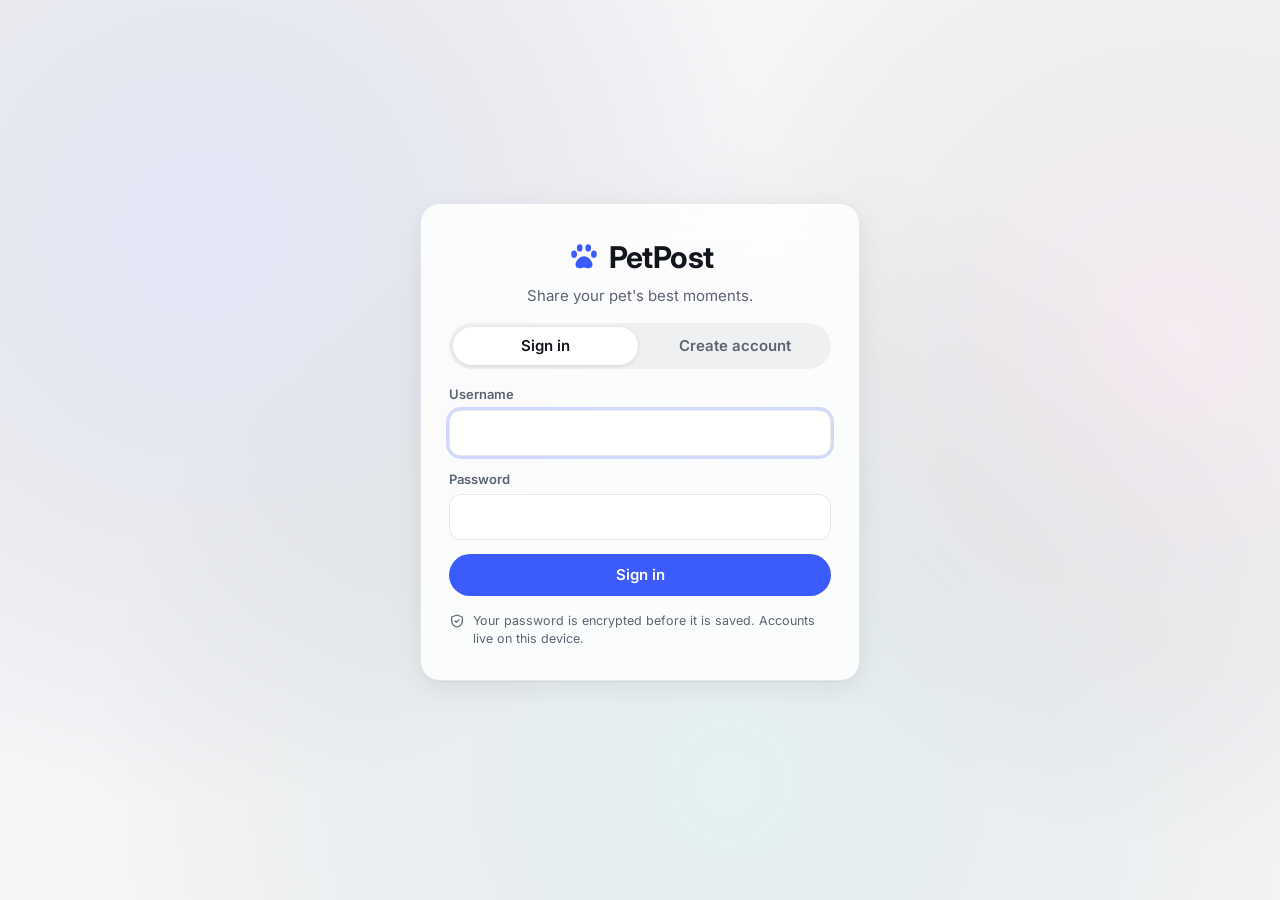
==== index.html @ 62ab5201 "PetPost: installable pet social app Feed with licks, animal-sound comments, shares and saves; photos" ====
<!doctype html>
<html lang="en">
<head>
  <meta charset="utf-8">
  <meta name="viewport" content="width=device-width, initial-scale=1, viewport-fit=cover">
  <title>PetPost</title>
  <meta name="description" content="Share your pet's best moments, set training goals and earn trophies.">
  <meta name="theme-color" content="#3b5bfd">
  <link rel="manifest" href="manifest.webmanifest">
  <link rel="icon" type="image/png" sizes="192x192" href="icons/icon-192.png">
  <link rel="apple-touch-icon" href="icons/apple-touch-icon.png">
  <meta name="apple-mobile-web-app-capable" content="yes">
  <meta name="mobile-web-app-capable" content="yes">
  <meta name="apple-mobile-web-app-title" content="PetPost">
  <meta name="apple-mobile-web-app-status-bar-style" content="default">
  <link rel="preconnect" href="https://fonts.googleapis.com">
  <link rel="stylesheet" href="https://fonts.googleapis.com/css2?family=Inter:wght@400;500;600;700&display=swap">
  <link rel="stylesheet" href="styles.css">
</head>
<body data-tone="light">
  <canvas id="scene" aria-hidden="true"></canvas>
  <div id="app"></div>
  <div id="toast" role="status" aria-live="polite"></div>
  <script type="module" src="js/app.js"></script>
</body>
</html>
---- styles.css ----
:root {
  --accent: #3b5bfd;
  --lick: #ff4f7b;
  --radius: 20px;
  --radius-sm: 12px;
  --font: 'Inter', -apple-system, BlinkMacSystemFont, 'Segoe UI', Roboto, sans-serif;
}
body[data-tone="light"] {
  --bg: #f5f6f8;
  --surface: rgba(255, 255, 255, 0.84);
  --surface-solid: #ffffff;
  --surface-2: rgba(15, 20, 30, 0.05);
  --text: #12151b;
  --muted: #5c6472;
  --line: rgba(15, 20, 30, 0.09);
  --shadow: 0 1px 2px rgba(15, 20, 30, 0.05), 0 8px 28px rgba(15, 20, 30, 0.07);
  color-scheme: light;
}
body[data-tone="dark"] {
  --bg: #0e121a;
  --surface: rgba(16, 20, 30, 0.74);
  --surface-solid: #161b26;
  --surface-2: rgba(255, 255, 255, 0.07);
  --text: #f2f4f8;
  --muted: #a4acba;
  --line: rgba(255, 255, 255, 0.12);
  --shadow: 0 1px 2px rgba(0, 0, 0, 0.3), 0 10px 30px rgba(0, 0, 0, 0.3);
  color-scheme: dark;
}

* { box-sizing: border-box; }
[hidden] { display: none !important; }
html, body { margin: 0; }
body {
  font-family: var(--font);
  background: var(--bg);
  color: var(--text);
  font-size: 15px;
  line-height: 1.45;
  -webkit-font-smoothing: antialiased;
  min-height: 100vh;
  overflow-x: hidden;
}
#scene { position: fixed; inset: 0; width: 100vw; height: 100vh; z-index: 0; display: block; }
#app { position: relative; z-index: 1; min-height: 100vh; }
a { color: inherit; text-decoration: none; }
h1 { font-size: 24px; margin: 0 0 4px; letter-spacing: -0.02em; }
h2 { font-size: 18px; margin: 0 0 12px; letter-spacing: -0.01em; }
h3 { font-size: 16px; margin: 0; }
p { margin: 0; }
img, video { display: block; max-width: 100%; }
button, input, select, textarea { font: inherit; color: inherit; }
:focus-visible { outline: 2px solid var(--accent); outline-offset: 2px; }

.ic { width: 22px; height: 22px; flex: none; }
.ic.big { width: 40px; height: 40px; color: var(--accent); }
.muted { color: var(--muted); }
.small { font-size: 13px; }
.center { text-align: center; }
.spacer { flex: 1; }
.row { display: flex; align-items: center; gap: 10px; }
.row.wrap { flex-wrap: wrap; }
.stack { display: flex; flex-direction: column; gap: 14px; }
.two { display: grid; grid-template-columns: 1fr 1fr; gap: 12px; }
.grow { flex: 1; min-width: 160px; }
.pad-top { padding-top: 12px; }

.card {
  background: var(--surface);
  backdrop-filter: blur(18px) saturate(1.4);
  -webkit-backdrop-filter: blur(18px) saturate(1.4);
  border: 1px solid var(--line);
  border-radius: var(--radius);
  box-shadow: var(--shadow);
  padding: 20px;
  margin-bottom: 16px;
}

/* ---------- buttons & forms */
.btn {
  display: inline-flex; align-items: center; justify-content: center; gap: 8px;
  height: 42px; padding: 0 18px; border-radius: 999px; border: 1px solid transparent;
  font-weight: 600; cursor: pointer; transition: transform .12s, background .2s, opacity .2s; white-space: nowrap;
}
.btn .ic { width: 18px; height: 18px; }
.btn:active { transform: scale(0.97); }
.btn:disabled { opacity: .55; cursor: progress; }
.btn.primary { background: var(--accent); color: #fff; }
.btn.primary:hover { filter: brightness(1.07); }
.btn.ghost { background: var(--surface-2); border-color: var(--line); }
.btn.ghost:hover { background: var(--line); }
.btn.sm { height: 36px; padding: 0 14px; font-size: 14px; }
.btn.block { width: 100%; }
.icon-btn {
  display: inline-grid; place-items: center; width: 38px; height: 38px; border-radius: 50%;
  border: 0; background: transparent; color: var(--muted); cursor: pointer; flex: none;
}
.icon-btn:hover { background: var(--surface-2); color: var(--text); }
.icon-btn.sm { width: 32px; height: 32px; }
.icon-btn.sm .ic { width: 18px; height: 18px; }
.icon-btn.light { color: rgba(255,255,255,.85); }
.icon-btn.light:hover { background: rgba(255,255,255,.15); color: #fff; }

.field { display: flex; flex-direction: column; gap: 6px; }
.field > span { font-size: 13px; font-weight: 600; color: var(--muted); }
input:not([type="checkbox"]):not([type="radio"]):not([type="file"]), select, textarea {
  width: 100%; padding: 11px 14px; border-radius: var(--radius-sm);
  border: 1px solid var(--line); background: var(--surface-solid); outline: none; transition: border-color .2s, box-shadow .2s;
}
input:focus, select:focus, textarea:focus { border-color: var(--accent); box-shadow: 0 0 0 3px color-mix(in srgb, var(--accent) 22%, transparent); }
textarea { resize: vertical; min-height: 44px; }
.form-error { color: #e5484d; font-size: 14px; min-height: 0; }
.form-error:empty { display: none; }
.fine { display: flex; gap: 8px; align-items: flex-start; font-size: 12.5px; color: var(--muted); margin-top: 16px; }
.fine .ic { width: 16px; height: 16px; margin-top: 1px; }

.seg { display: flex; gap: 4px; padding: 4px; background: var(--surface-2); border-radius: 999px; margin: 16px 0; }
.seg button {
  flex: 1; display: inline-flex; align-items: center; justify-content: center; gap: 6px;
  height: 38px; border: 0; border-radius: 999px; background: transparent; color: var(--muted); font-weight: 600; cursor: pointer;
}
.seg button .ic { width: 18px; height: 18px; }
.seg button.on { background: var(--surface-solid); color: var(--text); box-shadow: 0 1px 4px rgba(0,0,0,.12); }

.chips { display: flex; flex-wrap: wrap; gap: 8px; }
.chip {
  display: inline-flex; align-items: center; gap: 6px; padding: 6px 12px; border-radius: 999px;
  background: var(--surface-2); border: 1px solid var(--line); font-size: 13px; font-weight: 500;
}
.chip .ic { width: 15px; height: 15px; }
button.chip { cursor: pointer; }
button.chip:hover, .chip.on { border-color: var(--accent); color: var(--accent); }
.chips.privacy { margin-top: 12px; }
.chips.privacy .chip { color: #1f9d55; background: color-mix(in srgb, #1f9d55 10%, transparent); border-color: color-mix(in srgb, #1f9d55 25%, transparent); }
body[data-tone="dark"] .chips.privacy .chip { color: #5fe39a; }
.chips.privacy.compact { padding: 10px 16px 0; margin: 0; }
.chips.privacy.compact .chip { font-size: 12px; padding: 3px 9px; }

/* ---------- auth */
.auth { min-height: 100vh; display: grid; place-items: center; padding: 24px 16px; }
.auth-card { width: 100%; max-width: 440px; padding: 32px 28px; }
.brand { display: inline-flex; align-items: center; gap: 8px; font-weight: 700; font-size: 20px; letter-spacing: -0.02em; }
.brand .ic { color: var(--accent); }
.brand.big { display: flex; justify-content: center; font-size: 30px; margin-bottom: 6px; }
.brand.big .ic { width: 34px; height: 34px; }

/* ---------- shell */
.topbar {
  position: sticky; top: 0; z-index: 20; display: flex; align-items: center; justify-content: space-between;
  max-width: 652px; margin: 0 auto; padding: 14px 16px;
}
.topbar .brand, .mode-chip {
  background: var(--surface); backdrop-filter: blur(18px); -webkit-backdrop-filter: blur(18px);
  border: 1px solid var(--line); border-radius: 999px; padding: 8px 16px 8px 12px; box-shadow: var(--shadow);
}
.mode-chip { display: inline-flex; align-items: center; gap: 6px; font-size: 13px; font-weight: 600; }
.mode-chip .ic { width: 17px; height: 17px; color: var(--accent); }
.shell { max-width: 652px; margin: 0 auto; padding: 4px 16px 110px; }

.nav {
  position: fixed; z-index: 30; left: 50%; bottom: max(12px, env(safe-area-inset-bottom)); transform: translateX(-50%);
  width: min(460px, calc(100% - 24px)); display: flex; justify-content: space-around; padding: 6px;
  background: var(--surface); backdrop-filter: blur(20px) saturate(1.5); -webkit-backdrop-filter: blur(20px) saturate(1.5);
  border: 1px solid var(--line); border-radius: 999px; box-shadow: var(--shadow);
}
.nav-item {
  flex: 1; display: flex; flex-direction: column; align-items: center; gap: 2px; padding: 6px 0;
  border-radius: 999px; color: var(--muted); font-size: 11px; font-weight: 600;
}
.nav-item.active { color: var(--accent); }
.nav-item:nth-child(3) .ic { background: var(--accent); color: #fff; border-radius: 50%; padding: 4px; width: 30px; height: 30px; }
.nav-item:nth-child(3) { margin-top: -2px; }
@media (min-width: 1000px) {
  .nav {
    left: 24px; top: 50%; bottom: auto; transform: translateY(-50%); width: auto;
    flex-direction: column; gap: 6px; border-radius: 28px; padding: 10px 6px;
  }
  .nav-item { padding: 10px 14px; border-radius: 18px; }
  .nav-item:hover { background: var(--surface-2); }
}

/* ---------- moments */
.moments { display: flex; gap: 14px; overflow-x: auto; padding: 16px; scrollbar-width: none; }
.moments::-webkit-scrollbar { display: none; }
.moment-bubble { display: flex; flex-direction: column; align-items: center; gap: 6px; width: 72px; flex: none; border: 0; background: none; cursor: pointer; padding: 0; }
.ring {
  display: grid; place-items: center; width: 66px; height: 66px; border-radius: 50%; padding: 3px;
  background: conic-gradient(from 200deg, var(--accent), var(--lick), #ffb547, var(--accent));
}
.ring .avatar { border: 3px solid var(--surface-solid); width: 100%; height: 100%; }
.ring.add { background: var(--surface-2); border: 2px dashed var(--line); color: var(--accent); }
.mb-name { font-size: 12px; font-weight: 500; max-width: 72px; overflow: hidden; text-overflow: ellipsis; white-space: nowrap; }

.avatar {
  display: inline-grid; place-items: center; border-radius: 50%; overflow: hidden; flex: none;
  background: linear-gradient(135deg, var(--accent), color-mix(in srgb, var(--accent) 50%, var(--lick)));
  color: #fff; font-weight: 700;
}
.avatar img { width: 100%; height: 100%; object-fit: cover; }
.avatar.sm { width: 32px; height: 32px; font-size: 13px; }
.avatar.md { width: 42px; height: 42px; font-size: 16px; }
.avatar.lg { width: 56px; height: 56px; font-size: 20px; }
.avatar.xl { width: 92px; height: 92px; font-size: 34px; }

/* ---------- posts */
.post { padding: 0; overflow: hidden; }
.post-head { display: flex; align-items: center; gap: 12px; padding: 14px 12px 12px 16px; }
.who { display: flex; flex-direction: column; min-width: 0; flex: 1; }
.name { font-weight: 600; }
.name:hover { text-decoration: underline; }
.sub { color: var(--muted); font-size: 13px; overflow: hidden; text-overflow: ellipsis; white-space: nowrap; }
.media { position: relative; background: #000; }
.media img, .media video { width: 100%; max-height: 72vh; object-fit: contain; margin: 0 auto; }
.lick-burst { position: absolute; inset: 0; display: grid; place-items: center; pointer-events: none; opacity: 0; color: #fff; }
.lick-burst .ic { width: 96px; height: 96px; filter: drop-shadow(0 4px 16px rgba(0,0,0,.4)); }
.lick-burst .ic .fillable { fill: var(--lick); stroke: #fff; }
.media.burst .lick-burst { animation: burst .8s ease-out; }
@keyframes burst { 0% { opacity: 0; transform: scale(.5); } 20% { opacity: 1; transform: scale(1.1); } 60% { opacity: 1; transform: scale(1); } 100% { opacity: 0; transform: scale(1.2); } }

.actions { display: flex; align-items: center; gap: 2px; padding: 8px 8px 4px; }
.act {
  display: inline-flex; align-items: center; gap: 6px; height: 38px; padding: 0 10px; border-radius: 999px;
  border: 0; background: transparent; cursor: pointer; font-weight: 600; font-size: 14px; color: var(--text);
}
.act:hover { background: var(--surface-2); }
.act .lbl { font-weight: 500; color: var(--muted); }
.act.lick.on { color: var(--lick); }
.act.lick.on .fillable { fill: var(--lick); fill-opacity: .9; }
.act.lick.on .ic path:last-child { stroke: #fff; }
.act.save.on { color: var(--accent); }
.act.save.on .fillable { fill: currentColor; }
.act.pop .ic { animation: pop .35s ease-out; }
@keyframes pop { 50% { transform: scale(1.35) rotate(-8deg); } }
.caption { padding: 4px 16px 16px; white-space: pre-wrap; overflow-wrap: anywhere; }
.goal-tag {
  display: inline-flex; align-items: center; gap: 6px; margin: 4px 16px 8px; font-size: 13px; font-weight: 600;
  color: var(--accent); background: color-mix(in srgb, var(--accent) 10%, transparent); padding: 4px 10px; border-radius: 999px;
}
.goal-tag .ic { width: 15px; height: 15px; }
.post > .caption:last-child, .post > .actions:last-child { padding-bottom: 14px; }

.empty { text-align: center; padding: 40px 24px; display: flex; flex-direction: column; align-items: center; gap: 10px; }
.empty .btn { margin-top: 8px; }

.back { display: inline-flex; align-items: center; gap: 4px; border: 0; background: var(--surface); border-radius: 999px; padding: 8px 14px 8px 8px; margin-bottom: 12px; cursor: pointer; font-weight: 600; backdrop-filter: blur(12px); border: 1px solid var(--line); }
.back .ic { width: 18px; height: 18px; }

.bark-list { display: flex; flex-direction: column; gap: 14px; margin-bottom: 16px; }
.bark { display: flex; gap: 10px; align-items: flex-start; }
.bark-body { flex: 1; min-width: 0; overflow-wrap: anywhere; }
.bark-form { display: flex; gap: 10px; align-items: center; }
.bark-form input { border-radius: 999px !important; }

/* ---------- create */
.opts { display: grid; gap: 14px; margin-bottom: 16px; }
.opts.locked { opacity: .55; pointer-events: none; }
.opt-group { display: flex; flex-direction: column; gap: 6px; }
.opt-label { font-size: 13px; font-weight: 600; color: var(--muted); }
.seg.small { margin: 0; }
.seg.small button { height: 34px; font-size: 14px; }
.opt-hint { min-height: 18px; }
.chips.privacy .chip.plain { color: var(--muted); background: var(--surface-2); border-color: var(--line); }
body[data-tone="dark"] .chips.privacy .chip.plain { color: var(--muted); }
.sound-hint { margin-top: -6px; }
.kind-hint { margin-bottom: 14px; }
.audio-opts { border: 0; padding: 0; margin: 0 0 16px; display: grid; gap: 8px; }
.audio-opts[hidden] { display: none; }
.audio-opts legend { font-size: 13px; font-weight: 600; color: var(--muted); margin-bottom: 8px; padding: 0; }
.radio {
  display: flex; gap: 12px; align-items: flex-start; padding: 12px 14px; border-radius: var(--radius-sm);
  border: 1px solid var(--line); background: var(--surface-2); cursor: pointer;
}
.radio:has(input:checked) { border-color: var(--accent); background: color-mix(in srgb, var(--accent) 8%, transparent); }
.radio input { accent-color: var(--accent); margin-top: 3px; }
.radio span { display: flex; flex-direction: column; }
.radio small { color: var(--muted); font-size: 13px; }
.source { display: grid; grid-template-columns: 1fr 1fr; gap: 12px; }
.source-btn {
  display: flex; flex-direction: column; align-items: center; justify-content: center; gap: 6px;
  min-height: 190px; border: 2px dashed var(--line); border-radius: var(--radius); cursor: pointer;
  background: var(--surface-2); transition: border-color .2s, background .2s; text-align: center; padding: 20px; color: var(--text);
}
.camera-btn { border-style: solid; border-color: color-mix(in srgb, var(--accent) 35%, transparent); background: color-mix(in srgb, var(--accent) 8%, transparent); }
.source-btn:hover, .drop.over { border-color: var(--accent); background: color-mix(in srgb, var(--accent) 10%, transparent); }
@media (max-width: 420px) { .source { grid-template-columns: 1fr; } .source-btn { min-height: 130px; } }

/* ---------- camera permission */
.permission { display: flex; flex-direction: column; gap: 14px; }
.perm-icon { width: 76px; height: 76px; margin: 4px auto 6px; border-radius: 24px; display: grid; place-items: center; background: color-mix(in srgb, var(--accent) 14%, transparent); color: var(--accent); }
.perm-icon .ic { width: 38px; height: 38px; }
.perm-list { list-style: none; padding: 0; margin: 4px 0; display: flex; flex-direction: column; gap: 10px; }
.perm-list li { display: flex; gap: 10px; align-items: flex-start; font-size: 14px; padding: 12px; border-radius: var(--radius-sm); background: var(--surface-2); }
.perm-list .ic { width: 20px; height: 20px; color: var(--accent); }
.permission .btn.ghost { margin-top: -4px; }
.cam-ask { display: flex; flex-direction: column; align-items: center; gap: 16px; max-width: 300px; }
.cam-status { z-index: 2; }

/* ---------- camera */
.camera { position: fixed; inset: 0; z-index: 120; background: #000; display: grid; place-items: center; animation: fade .2s; }
.cam-inner { position: relative; width: min(480px, 100%); height: min(860px, 100%); background: #000; overflow: hidden; color: #fff; }
@media (min-width: 481px) { .cam-inner { border-radius: 18px; } }
.cam-live { width: 100%; height: 100%; object-fit: cover; }
.cam-live.mirror { transform: scaleX(-1); }
.cam-status { position: absolute; inset: 0; display: grid; place-items: center; padding: 32px; text-align: center; color: rgba(255,255,255,.85); }
.cam-top { position: absolute; top: 0; left: 0; right: 0; display: flex; align-items: center; justify-content: space-between; padding: 14px; background: linear-gradient(rgba(0,0,0,.5), transparent); }
.cam-timer { background: #e5484d; color: #fff; font-weight: 700; font-variant-numeric: tabular-nums; padding: 4px 12px; border-radius: 999px; }
.cam-bottom { position: absolute; left: 0; right: 0; bottom: 0; display: flex; flex-direction: column; align-items: center; gap: 12px; padding: 20px 16px max(24px, env(safe-area-inset-bottom)); background: linear-gradient(transparent, rgba(0,0,0,.6)); }
.cam-modes { display: flex; gap: 4px; padding: 4px; background: rgba(0,0,0,.4); border-radius: 999px; }
.cam-modes button { border: 0; background: transparent; color: rgba(255,255,255,.75); font-weight: 600; padding: 7px 16px; border-radius: 999px; cursor: pointer; }
.cam-modes button.on { background: #fff; color: #000; }
.cam-modes.locked { opacity: .4; pointer-events: none; }
.shutter { width: 76px; height: 76px; border-radius: 50%; border: 4px solid #fff; background: transparent; padding: 5px; cursor: pointer; }
.shutter span { display: block; width: 100%; height: 100%; border-radius: 50%; background: #fff; transition: all .2s; }
.shutter:active span { transform: scale(.9); }
.shutter.video span { background: #e5484d; }
.shutter.recording span { border-radius: 8px; transform: scale(.55); }
.cam-hint { font-size: 13px; color: rgba(255,255,255,.8); }
.camera.flash .cam-inner::after { content: ''; position: absolute; inset: 0; background: #fff; animation: fade .3s reverse forwards; }
.processing { display: flex; flex-direction: column; align-items: center; gap: 10px; padding: 36px 12px; text-align: center; }
.spin-soft { animation: breathe 1.6s ease-in-out infinite; }
@keyframes breathe { 50% { transform: scale(1.12); opacity: .7; } }
.progress { width: 100%; height: 8px; border-radius: 999px; background: var(--surface-2); overflow: hidden; }
.progress i { display: block; height: 100%; width: 0; background: var(--accent); border-radius: inherit; transition: width .3s; }
.progress.indeterminate i { width: 35%; animation: slide 1.2s ease-in-out infinite; }
@keyframes slide { from { transform: translateX(-100%); } to { transform: translateX(300%); } }
.processing .progress { max-width: 320px; }
.preview { border-radius: var(--radius-sm); overflow: hidden; background: #000; }
.preview img, .preview video { width: 100%; max-height: 60vh; object-fit: contain; }
.publish { margin-top: 16px; }
.error-box { padding: 14px 16px; border-radius: var(--radius-sm); background: color-mix(in srgb, #e5484d 12%, transparent); color: #e5484d; margin-bottom: 14px; }

/* ---------- profile */
.profile-head { display: grid; grid-template-columns: auto 1fr; gap: 6px 20px; align-items: center; }
.profile-head .pinfo { display: flex; flex-direction: column; gap: 2px; min-width: 0; }
.pet { display: inline-flex; align-items: center; gap: 6px; font-weight: 600; margin-top: 4px; }
.pet .ic { width: 16px; height: 16px; color: var(--accent); }
.bio { margin-top: 6px; white-space: pre-wrap; }
.stats { grid-column: 1 / -1; display: grid; grid-template-columns: repeat(3, 1fr); gap: 8px; margin: 14px 0 6px; }
.stats div { display: flex; flex-direction: column; align-items: center; padding: 10px; border-radius: var(--radius-sm); background: var(--surface-2); }
.stats strong { font-size: 18px; }
.stats span { font-size: 12px; color: var(--muted); }
.profile-head .row { grid-column: 1 / -1; margin-top: 8px; }
.tabs { display: flex; gap: 4px; padding: 4px; background: var(--surface); backdrop-filter: blur(16px); border: 1px solid var(--line); border-radius: 999px; margin-bottom: 16px; }
.tabs a { flex: 1; text-align: center; padding: 9px; border-radius: 999px; font-weight: 600; color: var(--muted); }
.tabs a.on { background: var(--accent); color: #fff; }
.grid { display: grid; grid-template-columns: repeat(3, 1fr); gap: 4px; border-radius: var(--radius); overflow: hidden; }
.tile { position: relative; aspect-ratio: 1; background: #111; overflow: hidden; }
.tile img, .tile video { width: 100%; height: 100%; object-fit: cover; transition: transform .3s; }
.tile:hover img, .tile:hover video { transform: scale(1.04); }
.tile-badge { position: absolute; top: 8px; right: 8px; color: #fff; filter: drop-shadow(0 1px 3px rgba(0,0,0,.6)); }
.tile-badge .ic { width: 18px; height: 18px; }

.modal {
  width: min(520px, calc(100% - 32px)); max-height: calc(100vh - 48px); border: 1px solid var(--line); border-radius: var(--radius);
  padding: 22px; background: var(--surface-solid); color: var(--text); box-shadow: 0 20px 60px rgba(0,0,0,.3);
}
.modal::backdrop { background: rgba(10, 12, 18, .45); backdrop-filter: blur(4px); }
.modal h2 { margin: 0; }
.avatar-edit { display: flex; align-items: center; gap: 16px; }
.avatar-edit img.pending { filter: blur(6px); }
details summary { cursor: pointer; font-weight: 600; color: var(--accent); }

/* ---------- goals */
.goal-form { margin-top: 16px; }
.goal-form .row { align-items: flex-end; }
.section-title { margin: 22px 4px 10px; font-size: 15px; text-transform: uppercase; letter-spacing: .06em; color: var(--muted); }
body[data-tone] .section-title { color: var(--text); text-shadow: 0 1px 8px var(--bg); }
.goal header { margin-bottom: 12px; }
.goal h3 { display: inline-flex; align-items: center; gap: 6px; }
.done-ic { color: #1f9d55; }
.goal .progress { margin-bottom: 6px; }
.goal.done .progress i { background: #1f9d55; }
.due { font-size: 12.5px; font-weight: 600; padding: 3px 10px; border-radius: 999px; background: var(--surface-2); color: var(--muted); white-space: nowrap; }
.due.late { color: #e5484d; background: color-mix(in srgb, #e5484d 12%, transparent); }
.steps { list-style: none; padding: 0; margin: 12px 0 14px; display: flex; flex-direction: column; gap: 4px; }
.steps label { display: flex; gap: 10px; align-items: flex-start; padding: 8px 10px; border-radius: 10px; cursor: pointer; }
.steps label:hover { background: var(--surface-2); }
.steps input { accent-color: var(--accent); width: 18px; height: 18px; margin-top: 1px; flex: none; }
.steps label.checked span { color: var(--muted); text-decoration: line-through; }

/* ---------- trophies */
.confetti { position: fixed; inset: 0; width: 100vw; height: 100vh; z-index: 2147483647; pointer-events: none; }
.trophy-modal { text-align: center; max-width: 380px; padding: 30px 26px 24px; }
.trophy-modal .stack { margin-top: 22px; gap: 10px; }
.trophy-burst {
  width: 104px; height: 104px; margin: 0 auto 14px; border-radius: 50%; display: grid; place-items: center;
  background: radial-gradient(circle at 35% 30%, #fff3c4, #ffc93c 55%, #e89b0c); color: #7a4b00;
  box-shadow: 0 10px 30px rgba(232, 155, 12, .45), inset 0 -4px 10px rgba(0,0,0,.12);
  animation: trophy-pop .7s cubic-bezier(.2, 1.6, .4, 1) both;
}
.trophy-burst .ic { width: 54px; height: 54px; stroke-width: 1.6; }
@keyframes trophy-pop { from { transform: scale(.2) rotate(-25deg); opacity: 0; } to { transform: none; opacity: 1; } }
.trophy-kicker { font-size: 12px; font-weight: 700; letter-spacing: .12em; text-transform: uppercase; color: var(--accent); }
.trophy-headline { font-size: 24px; margin: 6px 0 8px; line-height: 1.2; }
.trophies { display: grid; gap: 12px; }
.trophy { display: flex; align-items: center; gap: 16px; margin: 0; }
.trophy-icon { width: 60px; height: 60px; flex: none; border-radius: 18px; display: grid; place-items: center; }
.trophy-icon .ic { width: 32px; height: 32px; }
.trophy.gold .trophy-icon { background: linear-gradient(135deg, #fff1b8, #f5b82e); color: #7a4b00; }
.trophy.silver .trophy-icon { background: linear-gradient(135deg, #f4f6f8, #b8c2cc); color: #48525c; }
.trophy.bronze .trophy-icon { background: linear-gradient(135deg, #ffe0c2, #d48a4f); color: #6b3a14; }
.trophy-body { display: flex; flex-direction: column; gap: 2px; min-width: 0; }
.trophy-num { font-size: 12px; font-weight: 700; letter-spacing: .06em; text-transform: uppercase; color: var(--muted); }
.trophy h3 { font-size: 16px; line-height: 1.3; }

/* ---------- modes */
.modes { display: grid; grid-template-columns: repeat(auto-fill, minmax(180px, 1fr)); gap: 12px; }
.mode {
  position: relative; display: flex; flex-direction: column; padding: 0; overflow: hidden; cursor: pointer; text-align: left;
  border: 2px solid transparent; border-radius: var(--radius); background: var(--surface); box-shadow: var(--shadow);
  transition: transform .15s, border-color .2s; backdrop-filter: blur(16px);
}
.mode:hover { transform: translateY(-2px); }
.mode.active { border-color: var(--accent); }
.mode canvas { width: 100%; aspect-ratio: 16 / 10; display: block; }
.mode-text { display: flex; flex-direction: column; padding: 10px 12px 12px; }
.mode-text small { color: var(--muted); font-size: 12.5px; }
.badge { position: absolute; top: 8px; right: 8px; width: 28px; height: 28px; border-radius: 50%; background: var(--accent); color: #fff; display: grid; place-items: center; }
.badge .ic { width: 16px; height: 16px; }

/* ---------- moment viewer */
.viewer { position: fixed; inset: 0; z-index: 100; background: rgba(5, 6, 10, .94); display: grid; place-items: center; animation: fade .2s; }
@keyframes fade { from { opacity: 0; } }
.viewer-inner { position: relative; width: min(440px, 100%); height: min(820px, 100%); background: #000; border-radius: 18px; overflow: hidden; color: #fff; display: flex; flex-direction: column; }
@media (max-width: 480px) { .viewer-inner { border-radius: 0; } }
.bars { position: absolute; top: 10px; left: 10px; right: 10px; display: flex; gap: 4px; z-index: 3; }
.bars span { flex: 1; height: 3px; background: rgba(255,255,255,.3); border-radius: 3px; overflow: hidden; }
.bars i { display: block; height: 100%; background: #fff; }
.viewer header { position: absolute; top: 20px; left: 0; right: 0; display: flex; align-items: center; gap: 10px; padding: 8px 10px 8px 14px; z-index: 4; background: linear-gradient(rgba(0,0,0,.5), transparent); }
.muted-light { color: rgba(255,255,255,.7); font-size: 13px; }
.viewer-media { flex: 1; display: grid; place-items: center; }
.viewer-media img, .viewer-media video { width: 100%; height: 100%; object-fit: contain; }
.viewer-cap { position: absolute; bottom: 0; left: 0; right: 0; padding: 40px 18px 24px; background: linear-gradient(transparent, rgba(0,0,0,.7)); z-index: 3; }
.tap { position: absolute; top: 80px; bottom: 80px; width: 40%; border: 0; background: transparent; z-index: 2; cursor: pointer; }
.tap.prev { left: 0; } .tap.next { right: 0; }

#toast {
  position: fixed; left: 50%; bottom: 96px; transform: translate(-50%, 20px); z-index: 200; opacity: 0; pointer-events: none;
  background: #12151b; color: #fff; padding: 11px 18px; border-radius: 999px; font-weight: 500; font-size: 14px;
  box-shadow: 0 10px 30px rgba(0,0,0,.25); transition: opacity .25s, transform .25s; max-width: calc(100% - 32px); text-align: center;
}
#toast.show { opacity: 1; transform: translate(-50%, 0); }

@media (max-width: 520px) {
  .two { grid-template-columns: 1fr; }
  .card { padding: 16px; }
  .post { padding: 0; }
  .act .lbl { display: none; }
  .profile-head { grid-template-columns: 1fr; justify-items: center; text-align: center; }
  .profile-head .pinfo { align-items: center; }
  .profile-head .row { justify-content: center; }
  .modes { grid-template-columns: 1fr 1fr; }
}
@media (prefers-reduced-motion: reduce) {
  *, *::before, *::after { animation-duration: .01ms !important; transition-duration: .01ms !important; }
}

.new-goal { margin-bottom: 12px; }
.goal.just-added { animation: just-added 1.6s ease-out; }
@keyframes just-added { 0% { box-shadow: 0 0 0 0 color-mix(in srgb, var(--accent) 60%, transparent); } 100% { box-shadow: 0 0 0 14px transparent; } }

/* ---------- installed app */
.topbar { padding-top: max(14px, env(safe-area-inset-top)); }
.auth { padding-top: max(24px, env(safe-area-inset-top)); }
.top-actions { gap: 8px; }
button.mode-chip { cursor: pointer; color: var(--text); font: inherit; font-size: 13px; font-weight: 600; }
.install-modal { max-width: 420px; }
.install-head { display: flex; align-items: center; gap: 14px; margin-bottom: 16px; }
.install-head img { border-radius: 16px; box-shadow: var(--shadow); }
.install-steps { margin: 0 0 20px; padding-left: 22px; display: flex; flex-direction: column; gap: 10px; }
@media (max-width: 420px) { .install-chip span { display: none; } .install-chip { padding: 8px 10px; } }
@media (display-mode: standalone) { body { -webkit-user-select: none; user-select: none; } input, textarea { -webkit-user-select: text; user-select: text; } }
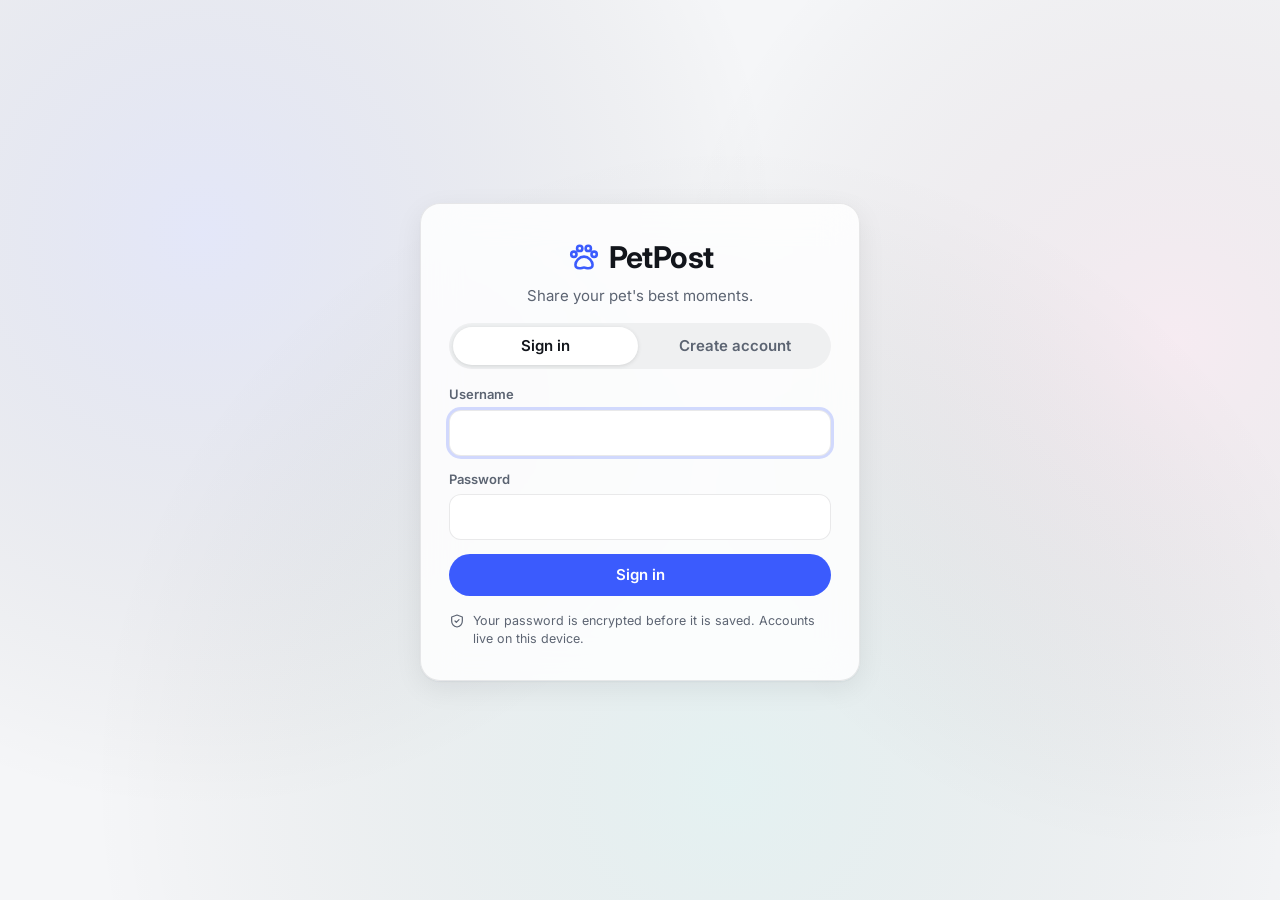
==== commit e6b433e1: "Switch to the Line paw app icon and keep offline copies fresh New midnight line-paw icon in every si" ====
--- a/index.html
+++ b/index.html
@@ -7,6 +7,7 @@
   <meta name="description" content="Share your pet's best moments, set training goals and earn trophies.">
   <meta name="theme-color" content="#3b5bfd">
   <link rel="manifest" href="manifest.webmanifest">
+  <link rel="icon" type="image/svg+xml" href="icons/icon.svg">
   <link rel="icon" type="image/png" sizes="192x192" href="icons/icon-192.png">
   <link rel="apple-touch-icon" href="icons/apple-touch-icon.png">
   <meta name="apple-mobile-web-app-capable" content="yes">
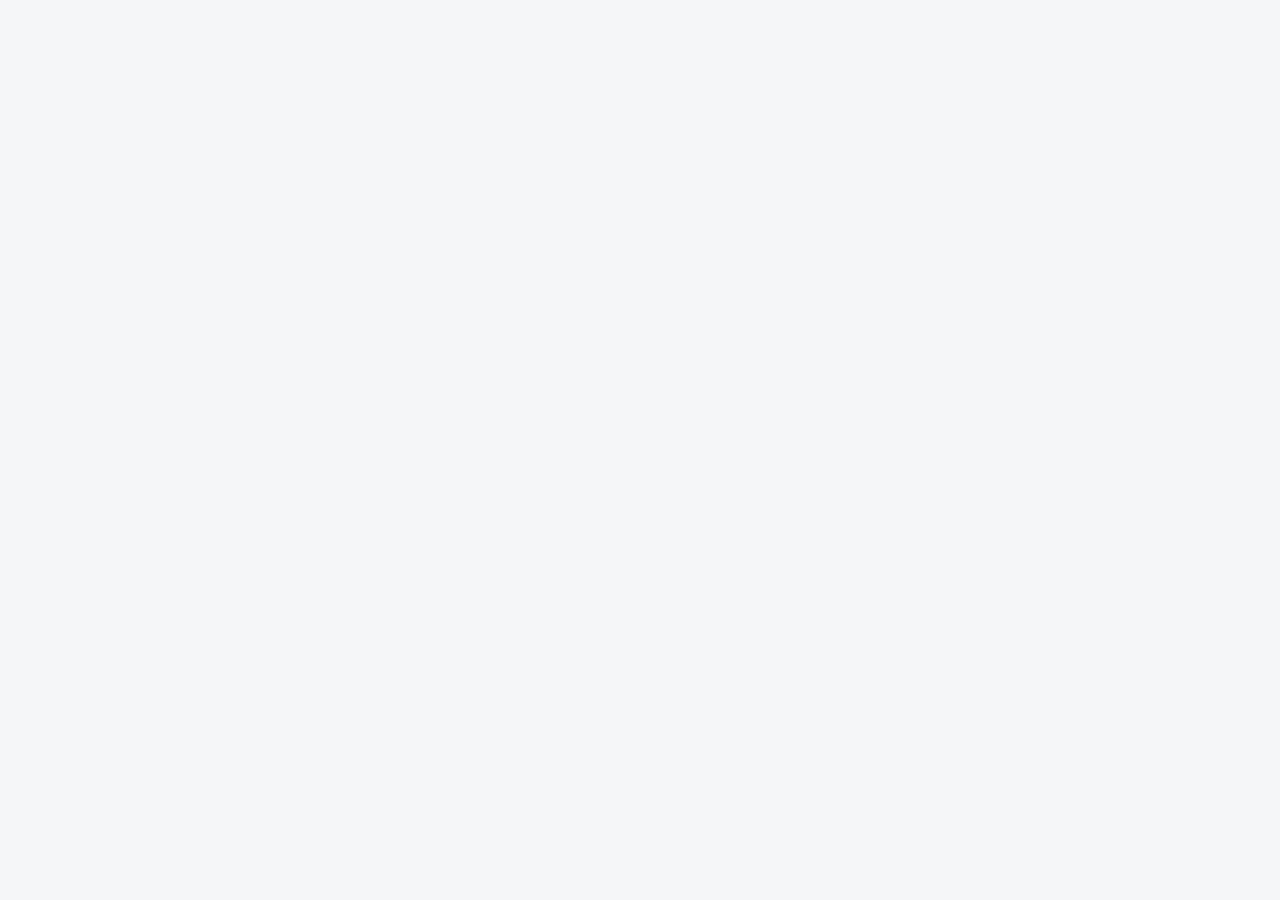
==== commit f32a64a7: "Put PetPost online so friends can follow each other - Accounts, profiles, posts, photos, videos, lic" ====
--- a/index.html
+++ b/index.html
@@ -21,6 +21,30 @@
 <body data-tone="light">
   <canvas id="scene" aria-hidden="true"></canvas>
   <div id="app"></div>
+  <script>
+    // If PetPost can't start (an old saved copy, or no connection), show a way out instead of a blank page.
+    (function () {
+      function rescue(detail) {
+        var app = document.getElementById('app');
+        if (!app || app.dataset.started || document.getElementById('rescue')) return;
+        app.innerHTML = '<main id="rescue" style="min-height:100vh;display:grid;place-items:center;padding:24px;font-family:-apple-system,BlinkMacSystemFont,sans-serif;text-align:center">'
+          + '<div style="max-width:360px;background:#fff;border-radius:20px;padding:28px 22px;box-shadow:0 8px 28px rgba(0,0,0,.12)">'
+          + '<h1 style="font-size:22px;margin:0 0 8px">PetPost could not load</h1>'
+          + '<p style="color:#5c6472;margin:0 0 18px">Check your internet connection, then tap the button. Your account and posts are safe.</p>'
+          + '<button id="rescue-btn" style="border:0;border-radius:999px;background:#3b5bfd;color:#fff;font:inherit;font-weight:600;padding:12px 22px">Fix and reload</button>'
+          + (detail ? '<p style="color:#9aa1ad;font-size:12px;margin-top:14px">' + String(detail).replace(/[<>&]/g, '') + '</p>' : '')
+          + '</div></main>';
+        document.getElementById('rescue-btn').onclick = async function () {
+          try { var regs = await navigator.serviceWorker.getRegistrations(); await Promise.all(regs.map(function (r) { return r.unregister(); })); } catch (e) {}
+          try { var keys = await caches.keys(); await Promise.all(keys.map(function (k) { return caches.delete(k); })); } catch (e) {}
+          location.replace(location.pathname + '?fresh=' + Date.now());
+        };
+      }
+      window.addEventListener('error', function (e) { if (!document.getElementById('app').dataset.started) rescue(e.message); });
+      window.addEventListener('unhandledrejection', function (e) { if (!document.getElementById('app').dataset.started) rescue(e.reason && e.reason.message); });
+      setTimeout(function () { rescue(''); }, 12000);
+    })();
+  </script>
   <div id="toast" role="status" aria-live="polite"></div>
   <script type="module" src="js/app.js"></script>
 </body>
--- a/styles.css
+++ b/styles.css
@@ -182,14 +182,14 @@
 /* ---------- moments */
 .moments { display: flex; gap: 14px; overflow-x: auto; padding: 16px; scrollbar-width: none; }
 .moments::-webkit-scrollbar { display: none; }
-.moment-bubble { display: flex; flex-direction: column; align-items: center; gap: 6px; width: 72px; flex: none; border: 0; background: none; cursor: pointer; padding: 0; }
+.moment-bubble { display: flex; flex-direction: column; align-items: center; gap: 6px; width: 84px; flex: none; border: 0; background: none; cursor: pointer; padding: 0; }
 .ring {
   display: grid; place-items: center; width: 66px; height: 66px; border-radius: 50%; padding: 3px;
   background: conic-gradient(from 200deg, var(--accent), var(--lick), #ffb547, var(--accent));
 }
 .ring .avatar { border: 3px solid var(--surface-solid); width: 100%; height: 100%; }
 .ring.add { background: var(--surface-2); border: 2px dashed var(--line); color: var(--accent); }
-.mb-name { font-size: 12px; font-weight: 500; max-width: 72px; overflow: hidden; text-overflow: ellipsis; white-space: nowrap; }
+.mb-name { font-size: 12px; font-weight: 500; max-width: 84px; overflow: hidden; text-overflow: ellipsis; white-space: nowrap; }
 
 .avatar {
   display: inline-grid; place-items: center; border-radius: 50%; overflow: hidden; flex: none;
@@ -252,20 +252,10 @@
 .bark-form input { border-radius: 999px !important; }
 
 /* ---------- create */
-.opts { display: grid; gap: 14px; margin-bottom: 16px; }
-.opts.locked { opacity: .55; pointer-events: none; }
-.opt-group { display: flex; flex-direction: column; gap: 6px; }
-.opt-label { font-size: 13px; font-weight: 600; color: var(--muted); }
-.seg.small { margin: 0; }
-.seg.small button { height: 34px; font-size: 14px; }
-.opt-hint { min-height: 18px; }
 .chips.privacy .chip.plain { color: var(--muted); background: var(--surface-2); border-color: var(--line); }
 body[data-tone="dark"] .chips.privacy .chip.plain { color: var(--muted); }
 .sound-hint { margin-top: -6px; }
 .kind-hint { margin-bottom: 14px; }
-.audio-opts { border: 0; padding: 0; margin: 0 0 16px; display: grid; gap: 8px; }
-.audio-opts[hidden] { display: none; }
-.audio-opts legend { font-size: 13px; font-weight: 600; color: var(--muted); margin-bottom: 8px; padding: 0; }
 .radio {
   display: flex; gap: 12px; align-items: flex-start; padding: 12px 14px; border-radius: var(--radius-sm);
   border: 1px solid var(--line); background: var(--surface-2); cursor: pointer;
@@ -340,8 +330,10 @@
 .stats strong { font-size: 18px; }
 .stats span { font-size: 12px; color: var(--muted); }
 .profile-head .row { grid-column: 1 / -1; margin-top: 8px; }
-.tabs { display: flex; gap: 4px; padding: 4px; background: var(--surface); backdrop-filter: blur(16px); border: 1px solid var(--line); border-radius: 999px; margin-bottom: 16px; }
-.tabs a { flex: 1; text-align: center; padding: 9px; border-radius: 999px; font-weight: 600; color: var(--muted); }
+.tabs { display: flex; gap: 2px; padding: 4px; overflow-x: auto; scrollbar-width: none; background: var(--surface); backdrop-filter: blur(16px); border: 1px solid var(--line); border-radius: 999px; margin-bottom: 16px; }
+.tabs a { flex: 1 0 auto; text-align: center; padding: 9px 12px; border-radius: 999px; font-weight: 600; color: var(--muted); white-space: nowrap; }
+@media (max-width: 420px) { .tabs a { font-size: 13.5px; padding: 9px 10px; } }
+.tabs::-webkit-scrollbar { display: none; }
 .tabs a.on { background: var(--accent); color: #fff; }
 .grid { display: grid; grid-template-columns: repeat(3, 1fr); gap: 4px; border-radius: var(--radius); overflow: hidden; }
 .tile { position: relative; aspect-ratio: 1; background: #111; overflow: hidden; }
@@ -470,3 +462,198 @@
 .install-steps { margin: 0 0 20px; padding-left: 22px; display: flex; flex-direction: column; gap: 10px; }
 @media (max-width: 420px) { .install-chip span { display: none; } .install-chip { padding: 8px 10px; } }
 @media (display-mode: standalone) { body { -webkit-user-select: none; user-select: none; } input, textarea { -webkit-user-select: text; user-select: text; } }
+
+/* ---------- daily streaks */
+.streak-card { display: flex; flex-direction: column; gap: 14px; }
+.streak-top { display: flex; align-items: center; gap: 14px; }
+.streak-flame { width: 54px; height: 54px; border-radius: 16px; display: grid; place-items: center; background: var(--surface-2); color: var(--muted); flex: none; }
+.streak-flame .ic { width: 30px; height: 30px; }
+.streak-card.lit .streak-flame { background: linear-gradient(160deg, #ffb547, #ff5a36); color: #fff; box-shadow: 0 6px 18px rgba(255, 90, 54, .35); }
+.streak-card.lit .streak-flame .ic { fill: rgba(255, 255, 255, .25); animation: flicker 2.4s ease-in-out infinite; transform-origin: 50% 90%; }
+@keyframes flicker { 50% { transform: scale(1.08) rotate(-3deg); } }
+.streak-count { display: flex; align-items: baseline; gap: 6px; flex: 1; }
+.streak-count strong { font-size: 34px; line-height: 1; letter-spacing: -0.03em; }
+.streak-count span { font-weight: 600; color: var(--muted); }
+.streak-meta { text-align: right; }
+.week { display: grid; grid-template-columns: repeat(7, minmax(0, 1fr)); gap: 6px; padding: 0 3px; }
+.day { display: flex; flex-direction: column; align-items: center; gap: 4px; }
+.day { min-width: 0; }
+.day i { width: 100%; max-width: 32px; aspect-ratio: 1; border-radius: 50%; display: grid; place-items: center; background: var(--surface-2); border: 1px solid var(--line); }
+.day.on i { background: #ff7a3d; border-color: transparent; color: #fff; }
+.day.on i .ic { width: 16px; height: 16px; stroke-width: 2.6; }
+.day.today i { outline: 2px solid var(--accent); outline-offset: 2px; }
+.day small { font-size: 11px; color: var(--muted); font-weight: 600; }
+.btn.practiced { color: #e8590c; border-color: color-mix(in srgb, #ff7a3d 45%, transparent); background: color-mix(in srgb, #ff7a3d 12%, transparent); }
+.trophy.streak .trophy-icon { background: linear-gradient(160deg, #ffd08a, #ff5a36); color: #fff; }
+.trophy-burst.flame { background: radial-gradient(circle at 35% 30%, #ffe1b0, #ff8a3d 55%, #e8461c); color: #fff; box-shadow: 0 10px 30px rgba(232, 70, 28, .4); }
+.trophy-burst.flame .ic { fill: rgba(255,255,255,.3); }
+@media (max-width: 360px) { .mode-chip span { display: none; } .mode-chip { padding: 8px 10px; } .topbar .brand { padding-right: 12px; } }
+
+/* ---------- pet care */
+.care-setup h1 { margin-top: 6px; }
+.care-hero { width: 64px; height: 64px; border-radius: 20px; display: grid; place-items: center; background: color-mix(in srgb, var(--accent) 12%, transparent); }
+.care-pick { list-style: none; padding: 0; margin: 14px 0 0; display: flex; flex-direction: column; gap: 6px; }
+.care-pick label { display: flex; align-items: center; gap: 12px; padding: 10px 12px; border-radius: var(--radius-sm); border: 1px solid var(--line); background: var(--surface-2); cursor: pointer; }
+.care-pick label:has(input:checked) { border-color: var(--accent); background: color-mix(in srgb, var(--accent) 8%, transparent); }
+.care-pick input { accent-color: var(--accent); width: 18px; height: 18px; flex: none; }
+.care-head h1 { margin: 0; }
+.care-summary { margin: 12px 0 14px; font-weight: 500; }
+.care-note { margin-top: 10px; }
+.ring { --pct: 0; width: 62px; height: 62px; border-radius: 50%; flex: none; display: grid; place-items: center; background: conic-gradient(var(--accent) calc(var(--pct) * 1%), var(--surface-2) 0); }
+.ring span { width: 48px; height: 48px; border-radius: 50%; display: grid; place-items: center; background: var(--surface-solid); font-weight: 700; font-size: 14px; }
+.care-list-card { padding: 6px 8px; }
+.care-list-card > p { padding: 12px; }
+.care-list { list-style: none; margin: 0; padding: 0; }
+.care-row { display: flex; align-items: center; gap: 12px; padding: 10px 8px; border-radius: 12px; }
+.care-row + .care-row { border-top: 1px solid var(--line); }
+.care-text { flex: 1; min-width: 0; display: flex; flex-direction: column; }
+.care-text strong { overflow-wrap: anywhere; line-height: 1.3; }
+.care-ic { width: 38px; height: 38px; border-radius: 12px; display: grid; place-items: center; flex: none; background: var(--surface-2); }
+.care-ic .ic { width: 20px; height: 20px; }
+.care-ic.food { background: #fff1db; color: #b25e00; } .care-ic.walk { background: #e3f6e8; color: #1f8a4c; }
+.care-ic.water { background: #e2f1fd; color: #1769aa; } .care-ic.meds { background: #fde7ee; color: #c2255c; }
+.care-ic.groom { background: #efe8fd; color: #6741d9; } .care-ic.play { background: #fff3c4; color: #a26a00; }
+.care-ic.vet { background: #ffe3e0; color: #c92a2a; } .care-ic.other { background: var(--surface-2); color: var(--muted); }
+.care-check { width: 30px; height: 30px; border-radius: 50%; flex: none; border: 2px solid var(--line); background: var(--surface-solid); display: grid; place-items: center; cursor: pointer; color: #fff; padding: 0; }
+.care-check:hover { border-color: var(--accent); }
+.care-check .ic { width: 16px; height: 16px; stroke-width: 2.8; }
+.care-row.done .care-check { background: #2fbf71; border-color: #2fbf71; }
+.care-row.done strong { color: var(--muted); text-decoration: line-through; }
+.care-tag { font-weight: 600; white-space: nowrap; }
+.care-row.overdue .care-tag { color: #e5484d; }
+.care-row.overdue .care-check { border-color: #e5484d; }
+.chip.pick-radio { cursor: pointer; }
+.chip.pick-radio input { position: absolute; opacity: 0; pointer-events: none; }
+.chip.pick-radio:has(input:checked) { border-color: var(--accent); color: var(--accent); background: color-mix(in srgb, var(--accent) 10%, transparent); }
+.chip.pick-radio:has(input:focus-visible) { outline: 2px solid var(--accent); outline-offset: 2px; }
+.btn.danger { color: #e5484d; }
+.nav-item { position: relative; }
+.nav-item.has-badge::after { content: attr(data-badge); position: absolute; top: 2px; right: calc(50% - 20px); min-width: 17px; height: 17px; padding: 0 4px; border-radius: 9px; background: #e5484d; color: #fff; font-size: 10px; font-weight: 700; display: grid; place-items: center; }
+
+/* ---------- sticker editor */
+.sticker-btn { margin-top: 12px; width: 100%; }
+.sticker-editor {
+  width: min(560px, 100vw); max-width: 100vw; height: min(900px, 100dvh); max-height: 100dvh; margin: auto; padding: 0;
+  border: 0; border-radius: 22px; background: #0d0f14; color: #fff; display: flex; flex-direction: column; overflow: hidden;
+}
+.sticker-editor:not([open]) { display: none; }
+.sticker-editor::backdrop { background: rgba(5, 6, 10, .8); }
+@media (max-width: 560px) { .sticker-editor { border-radius: 0; } }
+.se-top { display: flex; align-items: center; justify-content: space-between; padding: max(12px, env(safe-area-inset-top)) 14px 12px; }
+.se-top .btn.ghost { background: rgba(255,255,255,.1); border-color: transparent; color: #fff; }
+.se-stage-wrap { flex: 1; min-height: 0; display: grid; place-items: center; padding: 0 12px; }
+.se-stage { position: relative; max-width: 100%; max-height: 100%; touch-action: none; user-select: none; -webkit-user-select: none; }
+.se-stage img { display: block; max-width: 100%; max-height: calc(min(900px, 100dvh) - 250px); border-radius: 12px; }
+.se-layer { position: absolute; inset: 0; }
+.stk { position: absolute; aspect-ratio: 1; cursor: grab; touch-action: none; }
+.stk svg { width: 100%; height: 100%; display: block; pointer-events: none; filter: drop-shadow(0 2px 4px rgba(0,0,0,.25)); }
+.stk.on { outline: 2px dashed rgba(255,255,255,.85); outline-offset: 2px; border-radius: 6px; }
+.stk-btn { position: absolute; width: 28px; height: 28px; border-radius: 50%; border: 0; display: grid; place-items: center; background: #fff; color: #12151b; box-shadow: 0 2px 8px rgba(0,0,0,.35); cursor: pointer; padding: 0; }
+.stk-btn .ic { width: 15px; height: 15px; stroke-width: 2.4; }
+.stk-del { top: -14px; right: -14px; background: #e5484d; color: #fff; }
+.stk-flip { top: -14px; left: -14px; }
+.stk-handle { bottom: -14px; right: -14px; background: var(--accent); cursor: nwse-resize; }
+.stk-handle::after { content: ''; width: 10px; height: 10px; border-right: 2.5px solid #fff; border-bottom: 2.5px solid #fff; transform: translate(-1px, -1px); }
+.se-tip { text-align: center; color: rgba(255,255,255,.65); padding: 10px 16px 6px; }
+.se-tray { display: flex; gap: 8px; overflow-x: auto; padding: 8px 14px max(16px, env(safe-area-inset-bottom)); scrollbar-width: none; }
+.se-tray::-webkit-scrollbar { display: none; }
+.se-pick { flex: none; width: 64px; height: 64px; border-radius: 16px; border: 1px solid rgba(255,255,255,.12); background: rgba(255,255,255,.08); padding: 8px; cursor: pointer; transition: transform .12s, background .2s; }
+.se-pick:hover { background: rgba(255,255,255,.16); }
+.se-pick:active { transform: scale(.92); }
+.se-pick svg { width: 100%; height: 100%; display: block; }
+
+/* ---------- update ready */
+.update-bar {
+  position: fixed; z-index: 150; left: 50%; top: max(12px, env(safe-area-inset-top)); transform: translateX(-50%);
+  display: inline-flex; align-items: center; gap: 8px; padding: 10px 16px; border: 0; border-radius: 999px;
+  background: var(--accent); color: #fff; font: inherit; font-weight: 600; box-shadow: 0 10px 30px rgba(0,0,0,.25); cursor: pointer;
+  max-width: calc(100% - 32px); animation: fade .3s;
+}
+.update-bar .ic { width: 18px; height: 18px; }
+.danger-zone summary { color: #e5484d; }
+.fine a, .modal a { color: var(--accent); font-weight: 600; }
+
+/* ---------- phones */
+/* iPhones zoom the whole page in when a text box uses text smaller than 16px */
+input:not([type="checkbox"]):not([type="radio"]), select, textarea { font-size: 16px; }
+@media (hover: none) { body.typing .nav { display: none; } }
+/* A frosted strip behind the clock and battery, so scrolled content doesn't run underneath them */
+body::before {
+  content: ''; position: fixed; top: 0; left: 0; right: 0; height: env(safe-area-inset-top); z-index: 25; pointer-events: none;
+  background: var(--surface); backdrop-filter: blur(16px); -webkit-backdrop-filter: blur(16px);
+}
+/* Upright phone videos and photos shouldn't fill the whole screen */
+.preview img, .preview video { max-height: 46vh; }
+.media img, .media video { max-height: 62vh; }
+
+/* ---------- following and people */
+.sr-only { position: absolute; width: 1px; height: 1px; overflow: hidden; clip: rect(0 0 0 0); white-space: nowrap; }
+.mode-chip.icon-chip { padding: 8px 10px; }
+.stats.four { grid-template-columns: repeat(4, 1fr); }
+.stats button { display: flex; flex-direction: column; align-items: center; padding: 10px 4px; border-radius: var(--radius-sm); background: var(--surface-2); border: 0; cursor: pointer; color: var(--text); font: inherit; }
+.stats button:hover { background: var(--line); }
+.stats button strong { font-size: 18px; }
+.stats button span { font-size: 12px; color: var(--muted); }
+.profile-actions { grid-column: 1 / -1; margin-top: 8px; }
+@media (max-width: 520px) { .profile-actions { justify-content: center; } .stats.four div, .stats.four button { padding: 8px 2px; } }
+.feed-seg { margin: 0 0 14px; background: var(--surface); backdrop-filter: blur(16px); border: 1px solid var(--line); }
+.people-card { padding: 6px 8px; }
+.people-card .empty { padding: 30px 16px; }
+.people { list-style: none; margin: 0; padding: 0; }
+.person { display: flex; align-items: center; gap: 12px; padding: 10px 8px; }
+.person + .person { border-top: 1px solid var(--line); }
+.person[hidden] { display: none; }
+.person-link { display: flex; align-items: center; gap: 12px; flex: 1; min-width: 0; }
+.person .btn { flex: none; min-width: 96px; }
+.search { margin-top: 14px; }
+
+/* ---------- pet card */
+.form-section { margin: 6px 0 -4px; font-size: 15px; }
+.pet-card-modal { max-width: 440px; }
+.pet-card {
+  border-radius: 24px; padding: 70px 20px 20px; margin-top: 56px; position: relative; text-align: center;
+  background: linear-gradient(160deg, color-mix(in srgb, var(--accent) 16%, var(--surface-solid)), var(--surface-solid) 60%);
+  border: 1px solid var(--line);
+}
+.pc-photo { position: absolute; top: -52px; left: 50%; transform: translateX(-50%); }
+.pc-photo .avatar { width: 112px; height: 112px; font-size: 42px; border: 5px solid var(--surface-solid); box-shadow: var(--shadow); }
+.pet-card h2 { font-size: 28px; margin: 0; letter-spacing: -0.02em; }
+.pc-line { color: var(--muted); font-weight: 500; margin-top: 2px; }
+.pc-facts { display: grid; grid-template-columns: 1fr 1fr; gap: 8px; margin: 16px 0 4px; text-align: left; }
+.pc-facts div { background: var(--surface-2); border-radius: 14px; padding: 10px 12px; display: flex; flex-direction: column; min-width: 0; }
+.pc-facts span, .pc-label { font-size: 11px; font-weight: 700; letter-spacing: .06em; text-transform: uppercase; color: var(--muted); }
+.pc-facts strong { overflow-wrap: anywhere; line-height: 1.3; }
+.pc-tricks { margin-top: 14px; text-align: left; }
+.pc-tricks .chips { margin-top: 8px; }
+.chip.trick { background: var(--accent); border-color: transparent; color: #fff; }
+.chip.trick .ic { width: 14px; height: 14px; }
+.pc-stats { display: grid; grid-template-columns: repeat(3, 1fr); margin-top: 18px; padding-top: 14px; border-top: 1px solid var(--line); }
+.pc-stats div { display: flex; flex-direction: column; }
+.pc-stats strong { font-size: 24px; }
+.pc-stats span { font-size: 12px; color: var(--muted); }
+.pc-owner { display: inline-flex; align-items: center; gap: 6px; margin-top: 14px; font-size: 13px; font-weight: 600; color: var(--muted); }
+.pc-owner .ic { width: 16px; height: 16px; color: var(--accent); }
+.se-cats { display: flex; gap: 6px; overflow-x: auto; padding: 4px 14px 2px; scrollbar-width: none; }
+.se-cats::-webkit-scrollbar { display: none; }
+.se-cat { flex: none; border: 0; border-radius: 999px; padding: 7px 14px; background: rgba(255,255,255,.1); color: rgba(255,255,255,.75); font: inherit; font-weight: 600; font-size: 14px; cursor: pointer; }
+.se-cat.on { background: #fff; color: #12151b; }
+
+/* ---------- notifications */
+.mode-chip.bell { position: relative; }
+.mode-chip.bell.on { color: var(--accent); border-color: var(--accent); }
+.bell-badge { position: absolute; top: -4px; right: -4px; min-width: 18px; height: 18px; padding: 0 5px; border-radius: 9px; background: #e5484d; color: #fff; font-size: 11px; font-weight: 700; display: grid; place-items: center; }
+.bell-badge[hidden] { display: none; }
+.notif-card { padding: 6px 8px; }
+.notif-card .empty { padding: 30px 16px; }
+.notifs { list-style: none; margin: 0; padding: 0; }
+.notif { display: flex; align-items: center; gap: 10px; padding: 10px 8px; border-radius: 12px; }
+.notif + .notif { border-top: 1px solid var(--line); }
+.notif.new { background: color-mix(in srgb, var(--accent) 8%, transparent); }
+.notif-link { display: flex; align-items: center; gap: 12px; flex: 1; min-width: 0; }
+.notif-av { position: relative; flex: none; }
+.notif-ic { position: absolute; right: -4px; bottom: -4px; width: 22px; height: 22px; border-radius: 50%; display: grid; place-items: center; color: #fff; border: 2px solid var(--surface-solid); }
+.notif-ic .ic { width: 12px; height: 12px; stroke-width: 2.4; }
+.notif-ic.lick { background: var(--lick); } .notif-ic.bark { background: #3b5bfd; } .notif-ic.follow { background: #2fbf71; } .notif-ic.post { background: #ff922b; }
+.notif-text { flex: 1; min-width: 0; display: flex; flex-direction: column; overflow-wrap: anywhere; }
+.notif-thumb { width: 46px; height: 46px; border-radius: 10px; overflow: hidden; flex: none; background: #111; }
+.notif-thumb img, .notif-thumb video { width: 100%; height: 100%; object-fit: cover; }
